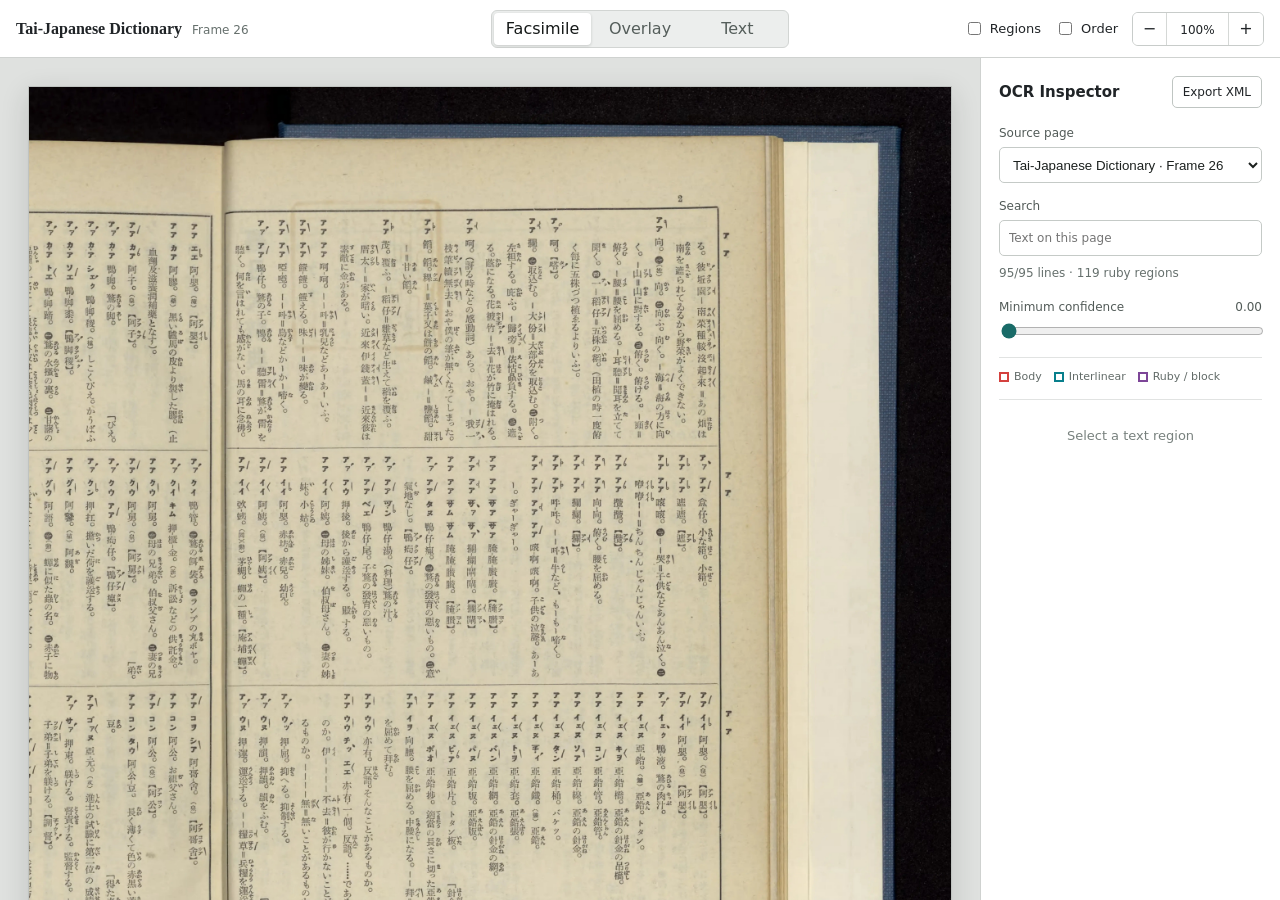
==== viewer/index.html @ 4be09df5 "Initial NDLOCR digital page viewer" ====
<!doctype html>
<html lang="en">
  <head>
    <meta charset="utf-8">
    <meta name="viewport" content="width=device-width, initial-scale=1">
    <title>Taiwanese Vocabulary - Digital Page</title>
    <link rel="stylesheet" href="styles.css">
  </head>
  <body>
    <header class="toolbar">
      <div class="document-title">
        <strong id="document-name">Tai-Japanese Dictionary</strong>
        <span id="frame-name">Frame 26</span>
      </div>

      <div class="segmented" role="group" aria-label="View mode">
        <button type="button" class="is-active" data-mode="facsimile">Facsimile</button>
        <button type="button" data-mode="overlay">Overlay</button>
        <button type="button" data-mode="text">Text</button>
      </div>

      <div class="toolbar-actions">
        <label class="check-control">
          <input id="show-regions" type="checkbox">
          <span>Regions</span>
        </label>
        <label class="check-control">
          <input id="show-order" type="checkbox">
          <span>Order</span>
        </label>
        <div class="zoom-control" aria-label="Zoom controls">
          <button id="zoom-out" type="button" title="Zoom out" aria-label="Zoom out">−</button>
          <button id="zoom-reset" type="button" title="Reset zoom"><span id="zoom-label">100%</span></button>
          <button id="zoom-in" type="button" title="Zoom in" aria-label="Zoom in">+</button>
        </div>
      </div>
    </header>

    <main class="workspace">
      <section class="viewer" aria-label="Digital page viewer">
        <div id="viewport" class="viewport">
          <div id="page" class="page mode-facsimile" aria-label="Digitized page">
            <img id="scan" class="scan" src="../samples/1218326/images/1218326_R0000026.jpg" alt="Scanned page from Tai-Japanese Dictionary">
            <svg id="structure-layer" class="structure-layer" aria-hidden="true"></svg>
            <div id="text-layer" class="text-layer"></div>
            <div id="loading" class="loading">Loading XML...</div>
          </div>
        </div>
      </section>

      <aside class="inspector" aria-label="OCR inspector">
        <div class="inspector-header">
          <h1>OCR Inspector</h1>
          <button id="export-xml" type="button" class="command-button">Export XML</button>
        </div>

        <label class="field source-field">
          <span>Source page</span>
          <select id="page-select">
            <option value="1218326-26">Tai-Japanese Dictionary · Frame 26</option>
            <option value="1218326-11">Tai-Japanese Dictionary · Frame 11</option>
          </select>
        </label>

        <label class="field search-field">
          <span>Search</span>
          <input id="search" type="search" placeholder="Text on this page">
        </label>

        <div id="summary" class="summary" aria-live="polite"></div>

        <label class="field threshold-field">
          <span>Minimum confidence <output id="threshold-value">0.00</output></span>
          <input id="threshold" type="range" min="0" max="1" step="0.01" value="0">
        </label>

        <div class="legend" aria-label="Region types">
          <span><i class="legend-main"></i>Body</span>
          <span><i class="legend-note"></i>Interlinear</span>
          <span><i class="legend-block"></i>Ruby / block</span>
        </div>

        <div id="empty-selection" class="empty-selection">Select a text region</div>

        <form id="line-editor" class="line-editor" hidden>
          <div class="selection-heading">
            <strong id="selection-type">Body</strong>
            <span id="selection-confidence"></span>
          </div>

          <label class="field">
            <span>Recognized text</span>
            <textarea id="line-text" rows="5"></textarea>
          </label>

          <div class="metadata-grid">
            <div><span>Order</span><strong id="selection-order"></strong></div>
            <div><span>Direction</span><strong id="selection-direction"></strong></div>
            <div class="metadata-wide"><span>Bounds</span><strong id="selection-bounds"></strong></div>
          </div>
        </form>
      </aside>
    </main>

    <script src="app.js"></script>
  </body>
</html>
---- viewer/styles.css ----
:root {
  color-scheme: light;
  font-family: Inter, ui-sans-serif, system-ui, -apple-system, BlinkMacSystemFont, "Segoe UI", sans-serif;
  color: #202427;
  background: #e8e9e7;
  font-synthesis: none;
  letter-spacing: 0;
}

* {
  box-sizing: border-box;
}

html,
body {
  width: 100%;
  height: 100%;
  margin: 0;
  overflow: hidden;
}

button,
input,
textarea {
  font: inherit;
  letter-spacing: 0;
}

button {
  color: inherit;
}

.toolbar {
  position: relative;
  z-index: 20;
  min-height: 58px;
  display: grid;
  grid-template-columns: minmax(210px, 1fr) auto minmax(330px, 1fr);
  align-items: center;
  gap: 18px;
  padding: 8px 16px;
  background: #ffffff;
  border-bottom: 1px solid #cfd2d0;
}

.document-title {
  display: flex;
  align-items: baseline;
  gap: 10px;
  min-width: 0;
}

.document-title strong {
  overflow: hidden;
  text-overflow: ellipsis;
  white-space: nowrap;
  font-family: Georgia, "Noto Serif CJK JP", serif;
  font-size: 16px;
}

.document-title span,
.summary,
.selection-heading span {
  color: #66706d;
  font-size: 12px;
}

.segmented {
  display: grid;
  grid-template-columns: repeat(3, minmax(72px, 1fr));
  padding: 2px;
  background: #eceeed;
  border: 1px solid #d2d5d3;
  border-radius: 6px;
}

.segmented button {
  min-height: 32px;
  padding: 5px 12px;
  border: 0;
  border-radius: 4px;
  background: transparent;
  color: #555e5b;
  cursor: pointer;
}

.segmented button.is-active {
  background: #ffffff;
  color: #151918;
  box-shadow: 0 1px 3px rgb(25 31 29 / 18%);
}

.toolbar-actions {
  display: flex;
  justify-content: flex-end;
  align-items: center;
  gap: 14px;
}

.check-control {
  display: inline-flex;
  align-items: center;
  gap: 6px;
  font-size: 13px;
  white-space: nowrap;
  cursor: pointer;
}

.check-control input {
  accent-color: #196b68;
}

.zoom-control {
  display: grid;
  grid-template-columns: 34px 62px 34px;
  height: 34px;
  border: 1px solid #c8ccca;
  border-radius: 6px;
  overflow: hidden;
}

.zoom-control button {
  border: 0;
  border-right: 1px solid #d5d8d6;
  background: #ffffff;
  cursor: pointer;
}

.zoom-control button:last-child {
  border-right: 0;
}

.zoom-control button:hover,
.command-button:hover {
  background: #f1f5f3;
}

#zoom-label {
  font-size: 12px;
  font-variant-numeric: tabular-nums;
}

.workspace {
  height: calc(100% - 58px);
  display: grid;
  grid-template-columns: minmax(0, 1fr) 300px;
}

.viewer {
  min-width: 0;
  min-height: 0;
}

.viewport {
  width: 100%;
  height: 100%;
  overflow: auto;
  padding: 28px;
  background: #dfe1df;
}

.page {
  position: relative;
  width: 1100px;
  aspect-ratio: 3902 / 2855;
  margin: 0 auto;
  overflow: hidden;
  background: #ffffff;
  border: 1px solid #bfc3c0;
  box-shadow: 0 8px 26px rgb(31 36 34 / 16%);
  transform-origin: top center;
}

.scan,
.structure-layer,
.text-layer {
  position: absolute;
  inset: 0;
  width: 100%;
  height: 100%;
}

.scan {
  display: block;
  object-fit: fill;
  transition: opacity 140ms ease;
}

.structure-layer {
  pointer-events: none;
  overflow: visible;
}

.structure-layer polygon {
  fill: rgb(25 107 104 / 5%);
  stroke: #196b68;
  stroke-width: 4;
  vector-effect: non-scaling-stroke;
  opacity: 0;
}

.structure-layer rect {
  fill: rgb(125 70 152 / 7%);
  stroke: #7d4698;
  stroke-width: 4;
  vector-effect: non-scaling-stroke;
  opacity: 0;
}

.show-regions .structure-layer polygon,
.show-regions .structure-layer rect {
  opacity: 1;
}

.text-layer {
  pointer-events: none;
}

.ocr-line {
  position: absolute;
  display: flex;
  align-items: flex-start;
  justify-content: flex-start;
  margin: 0;
  padding: 0;
  overflow: hidden;
  border: 1px solid transparent;
  color: transparent;
  font-family: "Yu Mincho", "Hiragino Mincho ProN", "Noto Serif CJK JP", serif;
  line-height: 1;
  letter-spacing: 0;
  pointer-events: auto;
  cursor: text;
  user-select: text;
  transition: opacity 100ms ease, background-color 100ms ease;
}

.ocr-line.vertical {
  writing-mode: vertical-rl;
  text-orientation: mixed;
}

.ocr-line.horizontal {
  white-space: nowrap;
}

.ocr-line .line-string {
  display: block;
}

.show-regions .ocr-line.type-main {
  border-color: #d4413e;
}

.show-regions .ocr-line.type-note {
  border-color: #087f8c;
}

.show-regions .ocr-line.type-other {
  border-color: #846525;
}

.mode-overlay .ocr-line,
.mode-text .ocr-line {
  color: #151716;
  background: rgb(255 255 255 / 78%);
}

.mode-overlay .scan {
  opacity: 0.34;
}

.mode-text .scan {
  opacity: 0;
}

.mode-text .ocr-line {
  background: transparent;
}

.ocr-line.is-selected {
  z-index: 4;
  outline: 3px solid #196b68;
  outline-offset: 2px;
  background: rgb(199 239 228 / 82%);
  color: #111413;
}

.ocr-line.is-match {
  z-index: 3;
  background: rgb(255 218 99 / 72%);
  color: #111413;
  outline: 2px solid #b97800;
}

.ocr-line.below-threshold {
  opacity: 0;
  pointer-events: none;
}

.order-badge {
  position: absolute;
  top: 0;
  left: 0;
  display: none;
  padding: 2px 4px;
  background: #151918;
  color: #ffffff;
  font-family: ui-monospace, SFMono-Regular, Menlo, monospace;
  font-size: 10px;
  line-height: 1;
  writing-mode: horizontal-tb;
  pointer-events: none;
}

.show-order .order-badge {
  display: block;
}

.loading {
  position: absolute;
  inset: 0;
  display: grid;
  place-items: center;
  background: rgb(255 255 255 / 88%);
  color: #515a57;
  font-size: 14px;
}

.loading[hidden] {
  display: none;
}

.inspector {
  min-width: 0;
  overflow-y: auto;
  padding: 18px;
  background: #ffffff;
  border-left: 1px solid #cfd2d0;
}

.inspector-header {
  display: flex;
  align-items: center;
  justify-content: space-between;
  gap: 12px;
  margin-bottom: 18px;
}

.inspector h1 {
  margin: 0;
  font-size: 15px;
  font-weight: 650;
}

.command-button {
  min-height: 32px;
  padding: 5px 10px;
  border: 1px solid #bfc5c2;
  border-radius: 5px;
  background: #ffffff;
  cursor: pointer;
  font-size: 12px;
}

.field {
  display: grid;
  gap: 7px;
  margin-bottom: 16px;
  color: #525b58;
  font-size: 12px;
}

.field > span {
  display: flex;
  justify-content: space-between;
  gap: 12px;
}

.field input[type="search"],
.field select,
.field textarea {
  width: 100%;
  border: 1px solid #c5cac7;
  border-radius: 5px;
  background: #ffffff;
  color: #1c211f;
}

.field input[type="search"],
.field select {
  height: 36px;
  padding: 7px 9px;
}

.field select {
  cursor: pointer;
}

.field textarea {
  min-height: 120px;
  padding: 9px;
  resize: vertical;
  font-family: "Yu Mincho", "Hiragino Mincho ProN", "Noto Serif CJK JP", serif;
  font-size: 15px;
  line-height: 1.55;
}

.field input:focus,
.field select:focus,
.field textarea:focus,
button:focus-visible {
  outline: 2px solid #196b68;
  outline-offset: 2px;
}

.threshold-field input {
  width: 100%;
  accent-color: #196b68;
}

.summary {
  min-height: 18px;
  margin: -6px 0 16px;
}

.legend {
  display: flex;
  flex-wrap: wrap;
  gap: 12px;
  padding: 12px 0 16px;
  border-top: 1px solid #e1e3e2;
  border-bottom: 1px solid #e1e3e2;
  color: #626b68;
  font-size: 11px;
}

.legend span {
  display: inline-flex;
  align-items: center;
  gap: 5px;
}

.legend i {
  width: 10px;
  height: 10px;
  display: inline-block;
  border: 2px solid;
}

.legend-main {
  border-color: #d4413e !important;
}

.legend-note {
  border-color: #087f8c !important;
}

.legend-block {
  border-color: #7d4698 !important;
}

.empty-selection {
  padding: 28px 0;
  color: #78817e;
  font-size: 13px;
  text-align: center;
}

.line-editor {
  padding-top: 18px;
}

.selection-heading {
  display: flex;
  justify-content: space-between;
  gap: 12px;
  margin-bottom: 14px;
}

.selection-heading strong {
  font-size: 13px;
}

.metadata-grid {
  display: grid;
  grid-template-columns: 1fr 1fr;
  gap: 1px;
  overflow: hidden;
  border: 1px solid #d9dcda;
  background: #d9dcda;
  border-radius: 5px;
}

.metadata-grid div {
  min-width: 0;
  padding: 9px;
  background: #ffffff;
}

.metadata-grid span,
.metadata-grid strong {
  display: block;
}

.metadata-grid span {
  margin-bottom: 4px;
  color: #727a77;
  font-size: 10px;
  text-transform: uppercase;
}

.metadata-grid strong {
  overflow-wrap: anywhere;
  font-family: ui-monospace, SFMono-Regular, Menlo, monospace;
  font-size: 11px;
  font-weight: 500;
}

.metadata-wide {
  grid-column: 1 / -1;
}

@media (max-width: 920px) {
  html,
  body {
    overflow: auto;
  }

  .toolbar {
    position: sticky;
    top: 0;
    grid-template-columns: minmax(0, 1fr) auto;
    gap: 8px;
  }

  .segmented {
    grid-row: 2;
    grid-column: 1 / -1;
  }

  .toolbar-actions {
    gap: 6px;
  }

  .check-control span {
    position: absolute;
    width: 1px;
    height: 1px;
    overflow: hidden;
    clip: rect(0 0 0 0);
  }

  .workspace {
    height: auto;
    grid-template-columns: 1fr;
  }

  .viewer {
    height: 55vh;
  }

  .viewport {
    padding: 14px;
  }

  .inspector {
    border-top: 1px solid #cfd2d0;
    border-left: 0;
  }
}

@media (max-width: 520px) {
  .toolbar {
    padding: 7px 10px;
  }

  .document-title span {
    display: none;
  }

  .zoom-control {
    grid-template-columns: 30px 48px 30px;
  }

  .segmented {
    width: 100%;
  }

  .segmented button {
    min-width: 0;
    padding-inline: 6px;
  }

  .inspector {
    padding: 18px;
  }
}
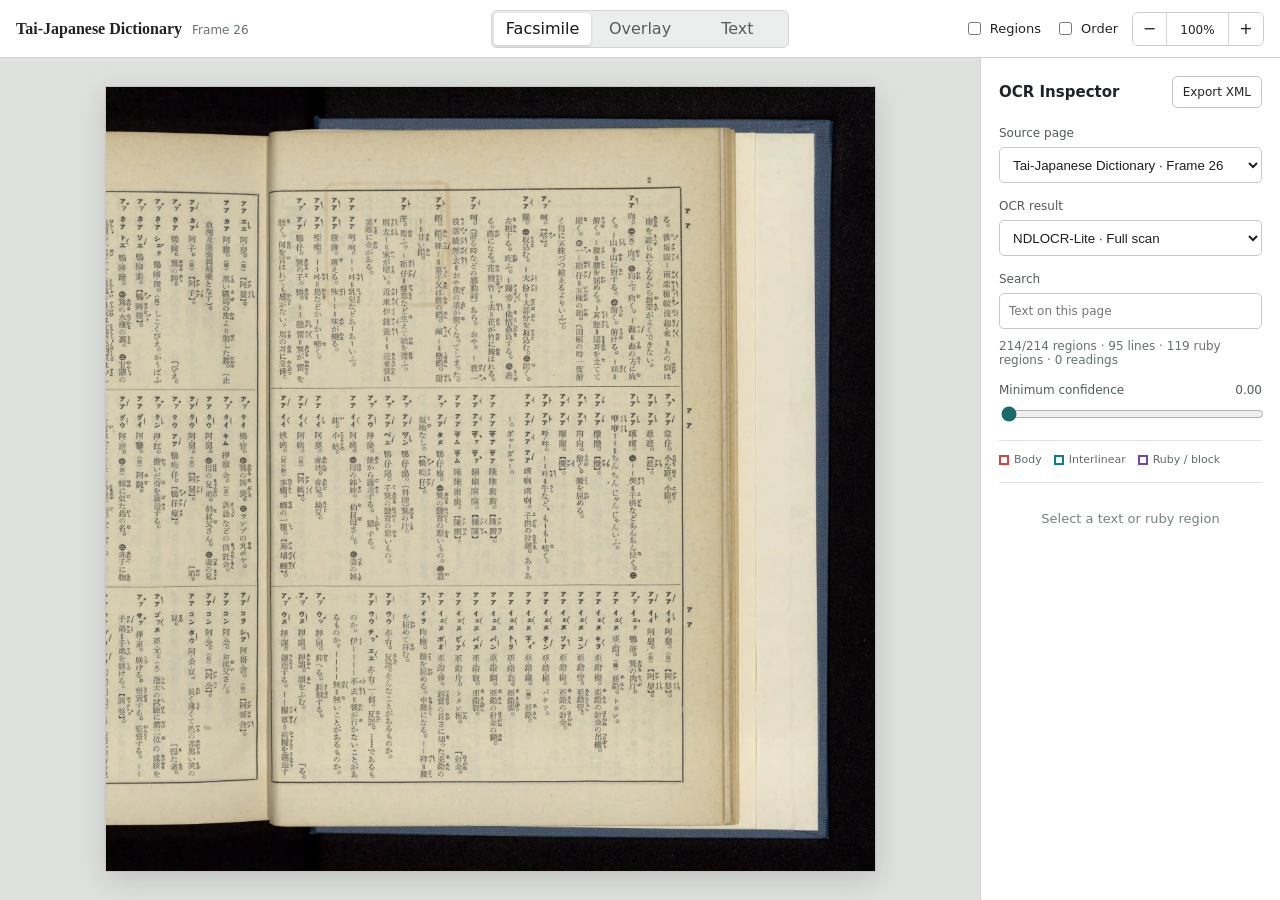
==== commit 165b12ae: "Add NDLOCR CLI comparison to viewer" ====
--- a/viewer/index.html
+++ b/viewer/index.html
@@ -62,6 +62,13 @@
           </select>
         </label>
 
+        <label class="field source-field">
+          <span>OCR result</span>
+          <select id="ocr-select">
+            <option value="lite">NDLOCR-Lite · Full scan</option>
+          </select>
+        </label>
+
         <label class="field search-field">
           <span>Search</span>
           <input id="search" type="search" placeholder="Text on this page">
@@ -80,7 +87,7 @@
           <span><i class="legend-block"></i>Ruby / block</span>
         </div>
 
-        <div id="empty-selection" class="empty-selection">Select a text region</div>
+        <div id="empty-selection" class="empty-selection">Select a text or ruby region</div>
 
         <form id="line-editor" class="line-editor" hidden>
           <div class="selection-heading">
--- a/viewer/styles.css
+++ b/viewer/styles.css
@@ -256,6 +256,10 @@
   border-color: #087f8c;
 }
 
+.show-regions .ocr-line.type-ruby {
+  border-color: #7d4698;
+}
+
 .show-regions .ocr-line.type-other {
   border-color: #846525;
 }
@@ -264,6 +268,12 @@
 .mode-text .ocr-line {
   color: #151716;
   background: rgb(255 255 255 / 78%);
+}
+
+.mode-overlay .ocr-line.type-ruby,
+.mode-text .ocr-line.type-ruby {
+  color: #602276;
+  background: rgb(250 238 255 / 86%);
 }
 
 .mode-overlay .scan {
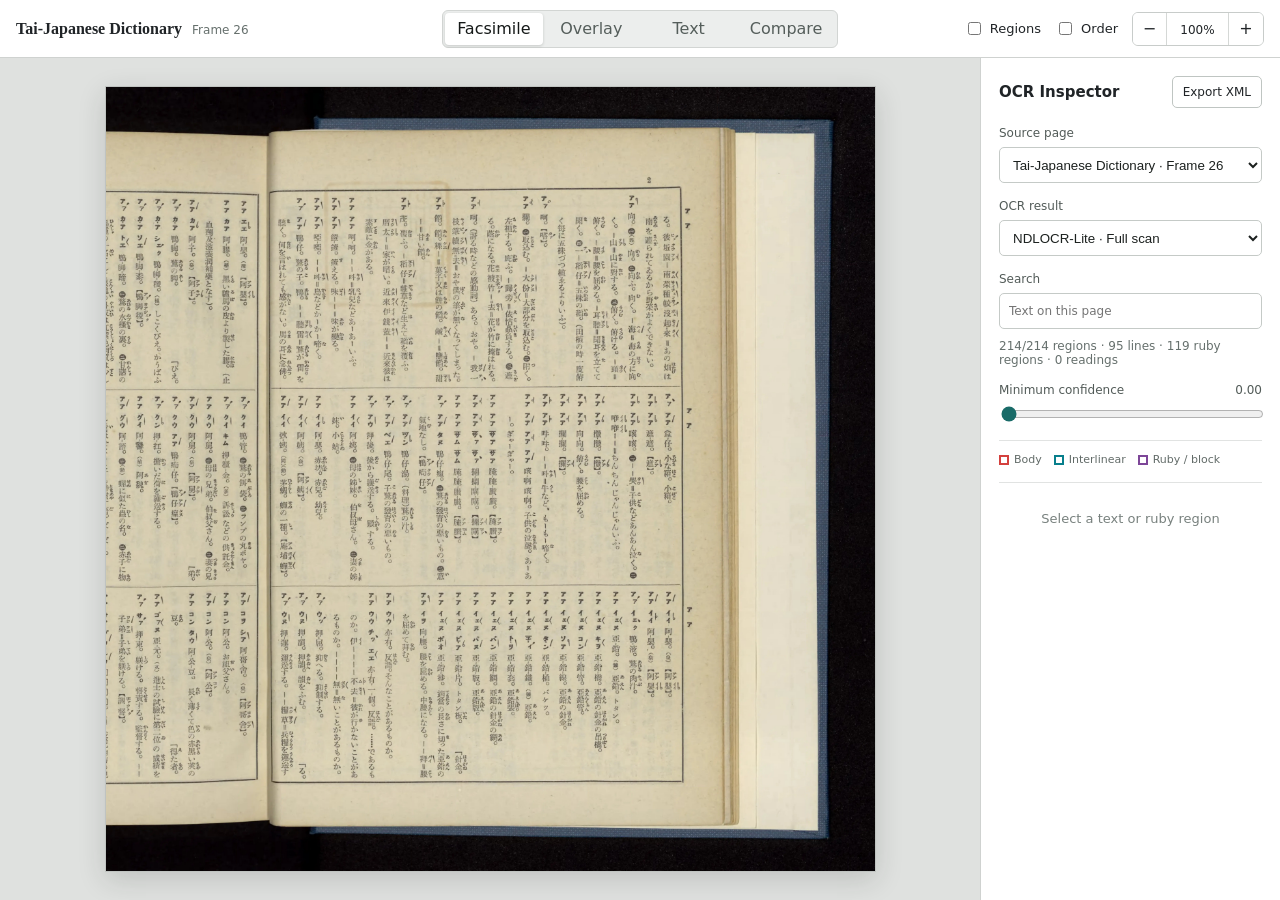
==== commit 4fde73e3: "Add Lite and CLI review comparison" ====
--- a/viewer/index.html
+++ b/viewer/index.html
@@ -4,7 +4,7 @@
     <meta charset="utf-8">
     <meta name="viewport" content="width=device-width, initial-scale=1">
     <title>Taiwanese Vocabulary - Digital Page</title>
-    <link rel="stylesheet" href="styles.css">
+    <link rel="stylesheet" href="styles.css?v=4">
   </head>
   <body>
     <header class="toolbar">
@@ -17,6 +17,7 @@
         <button type="button" class="is-active" data-mode="facsimile">Facsimile</button>
         <button type="button" data-mode="overlay">Overlay</button>
         <button type="button" data-mode="text">Text</button>
+        <button type="button" data-mode="compare">Compare</button>
       </div>
 
       <div class="toolbar-actions">
@@ -45,12 +46,31 @@
             <div id="text-layer" class="text-layer"></div>
             <div id="loading" class="loading">Loading XML...</div>
           </div>
+          <section id="comparison-view" class="comparison-view" aria-label="OCR comparison" hidden>
+            <header class="comparison-header">
+              <div>
+                <h2>Lite vs CLI</h2>
+                <p>Exact agreement is supporting evidence; every difference requires review.</p>
+              </div>
+              <button id="export-comparison" type="button" class="command-button">Export CSV</button>
+            </header>
+            <div id="comparison-stats" class="comparison-stats" aria-live="polite"></div>
+            <div class="comparison-controls">
+              <div class="comparison-filter segmented" role="group" aria-label="Comparison filter">
+                <button type="button" class="is-active" data-comparison-filter="all">All</button>
+                <button type="button" data-comparison-filter="review">Review</button>
+              </div>
+              <span id="comparison-count" class="comparison-count"></span>
+            </div>
+            <div id="comparison-list" class="comparison-list"></div>
+            <div id="comparison-loading" class="comparison-loading">Comparing OCR results...</div>
+          </section>
         </div>
       </section>
 
       <aside class="inspector" aria-label="OCR inspector">
         <div class="inspector-header">
-          <h1>OCR Inspector</h1>
+          <h1 id="inspector-title">OCR Inspector</h1>
           <button id="export-xml" type="button" class="command-button">Export XML</button>
         </div>
 
@@ -62,7 +82,7 @@
           </select>
         </label>
 
-        <label class="field source-field">
+        <label class="field source-field ocr-source-field">
           <span>OCR result</span>
           <select id="ocr-select">
             <option value="lite">NDLOCR-Lite · Full scan</option>
@@ -109,6 +129,7 @@
       </aside>
     </main>
 
-    <script src="app.js"></script>
+    <script src="compare.js?v=2"></script>
+    <script src="app.js?v=4"></script>
   </body>
 </html>
--- a/viewer/styles.css
+++ b/viewer/styles.css
@@ -67,7 +67,7 @@
 
 .segmented {
   display: grid;
-  grid-template-columns: repeat(3, minmax(72px, 1fr));
+  grid-template-columns: repeat(4, minmax(72px, 1fr));
   padding: 2px;
   background: #eceeed;
   border: 1px solid #d2d5d3;
@@ -95,6 +95,10 @@
   justify-content: flex-end;
   align-items: center;
   gap: 14px;
+}
+
+.comparison-mode .toolbar-actions {
+  visibility: hidden;
 }
 
 .check-control {
@@ -341,6 +345,204 @@
   display: none;
 }
 
+.comparison-view {
+  width: min(1240px, 100%);
+  min-height: 100%;
+  margin: 0 auto;
+  color: #202427;
+}
+
+.comparison-view[hidden] {
+  display: none;
+}
+
+.comparison-header {
+  display: flex;
+  align-items: flex-start;
+  justify-content: space-between;
+  gap: 16px;
+  padding: 4px 0 18px;
+  border-bottom: 1px solid #c9cdca;
+}
+
+.comparison-header h2 {
+  margin: 0 0 4px;
+  font-size: 17px;
+}
+
+.comparison-header p {
+  margin: 0;
+  color: #68716e;
+  font-size: 12px;
+}
+
+.comparison-stats {
+  display: grid;
+  grid-template-columns: repeat(4, minmax(0, 1fr));
+  border-bottom: 1px solid #c9cdca;
+}
+
+.comparison-stat {
+  min-width: 0;
+  padding: 15px 12px;
+  border-right: 1px solid #c9cdca;
+}
+
+.comparison-stat:last-child {
+  border-right: 0;
+}
+
+.comparison-stat strong,
+.comparison-stat span {
+  display: block;
+}
+
+.comparison-stat strong {
+  margin-bottom: 3px;
+  font-size: 20px;
+  font-variant-numeric: tabular-nums;
+}
+
+.comparison-stat span {
+  color: #68716e;
+  font-size: 11px;
+  text-transform: uppercase;
+}
+
+.comparison-controls {
+  display: flex;
+  align-items: center;
+  justify-content: space-between;
+  gap: 16px;
+  padding: 14px 0;
+}
+
+.comparison-filter {
+  width: 180px;
+  grid-template-columns: repeat(2, 1fr);
+}
+
+.comparison-filter button {
+  min-width: 0;
+}
+
+.comparison-count {
+  color: #68716e;
+  font-size: 12px;
+}
+
+.comparison-list {
+  display: grid;
+  gap: 8px;
+  padding-bottom: 28px;
+}
+
+.comparison-row {
+  display: grid;
+  grid-template-columns: 116px minmax(0, 1fr) minmax(0, 1fr);
+  overflow: hidden;
+  border: 1px solid #c9cdca;
+  border-radius: 6px;
+  background: #ffffff;
+}
+
+.comparison-status {
+  padding: 14px 12px;
+  border-right: 1px solid #d9dcda;
+  background: #f3f5f4;
+}
+
+.comparison-status strong,
+.comparison-status span {
+  display: block;
+}
+
+.comparison-status strong {
+  margin-bottom: 5px;
+  font-size: 12px;
+}
+
+.comparison-status span {
+  color: #68716e;
+  font-size: 11px;
+  font-variant-numeric: tabular-nums;
+}
+
+.status-exact .comparison-status {
+  box-shadow: inset 4px 0 #267a54;
+}
+
+.status-close .comparison-status {
+  box-shadow: inset 4px 0 #28768a;
+}
+
+.status-conflict .comparison-status {
+  box-shadow: inset 4px 0 #b06c13;
+}
+
+.status-missing .comparison-status {
+  box-shadow: inset 4px 0 #a23f45;
+}
+
+.comparison-source {
+  min-width: 0;
+  padding: 12px 14px 14px;
+}
+
+.comparison-source + .comparison-source {
+  border-left: 1px solid #e0e3e1;
+}
+
+.comparison-source h3 {
+  margin: 0 0 8px;
+  color: #69726f;
+  font-size: 10px;
+  font-weight: 650;
+  text-transform: uppercase;
+}
+
+.comparison-text {
+  margin: 0;
+  font-family: "Yu Mincho", "Hiragino Mincho ProN", "Noto Serif CJK JP", serif;
+  font-size: 15px;
+  line-height: 1.6;
+  overflow-wrap: anywhere;
+  white-space: pre-wrap;
+}
+
+.comparison-text mark {
+  padding: 1px 0;
+  background: #ffe0a6;
+  color: #2a2011;
+}
+
+.comparison-text .missing-text {
+  color: #9a454a;
+  font-family: Inter, ui-sans-serif, system-ui, sans-serif;
+  font-size: 12px;
+}
+
+.comparison-loading {
+  padding: 48px 0;
+  color: #68716e;
+  font-size: 13px;
+  text-align: center;
+}
+
+.comparison-loading[hidden] {
+  display: none;
+}
+
+.comparison-mode #export-xml,
+.comparison-mode .ocr-source-field,
+.comparison-mode .summary,
+.comparison-mode .threshold-field,
+.comparison-mode .legend,
+.comparison-mode .empty-selection,
+.comparison-mode .line-editor {
+  display: none;
+}
+
 .inspector {
   min-width: 0;
   overflow-y: auto;
@@ -578,6 +780,18 @@
     border-top: 1px solid #cfd2d0;
     border-left: 0;
   }
+
+  .comparison-row {
+    grid-template-columns: 92px minmax(0, 1fr) minmax(0, 1fr);
+  }
+
+  .comparison-mode .viewer {
+    height: auto;
+  }
+
+  .comparison-mode .viewport {
+    overflow: visible;
+  }
 }
 
 @media (max-width: 520px) {
@@ -602,6 +816,29 @@
     padding-inline: 6px;
   }
 
+  .comparison-stats {
+    grid-template-columns: repeat(2, minmax(0, 1fr));
+  }
+
+  .comparison-stat:nth-child(2) {
+    border-right: 0;
+  }
+
+  .comparison-stat:nth-child(-n + 2) {
+    border-bottom: 1px solid #c9cdca;
+  }
+
+  .comparison-row {
+    grid-template-columns: 1fr;
+  }
+
+  .comparison-status,
+  .comparison-source + .comparison-source {
+    border-right: 0;
+    border-left: 0;
+    border-bottom: 1px solid #e0e3e1;
+  }
+
   .inspector {
     padding: 18px;
   }
